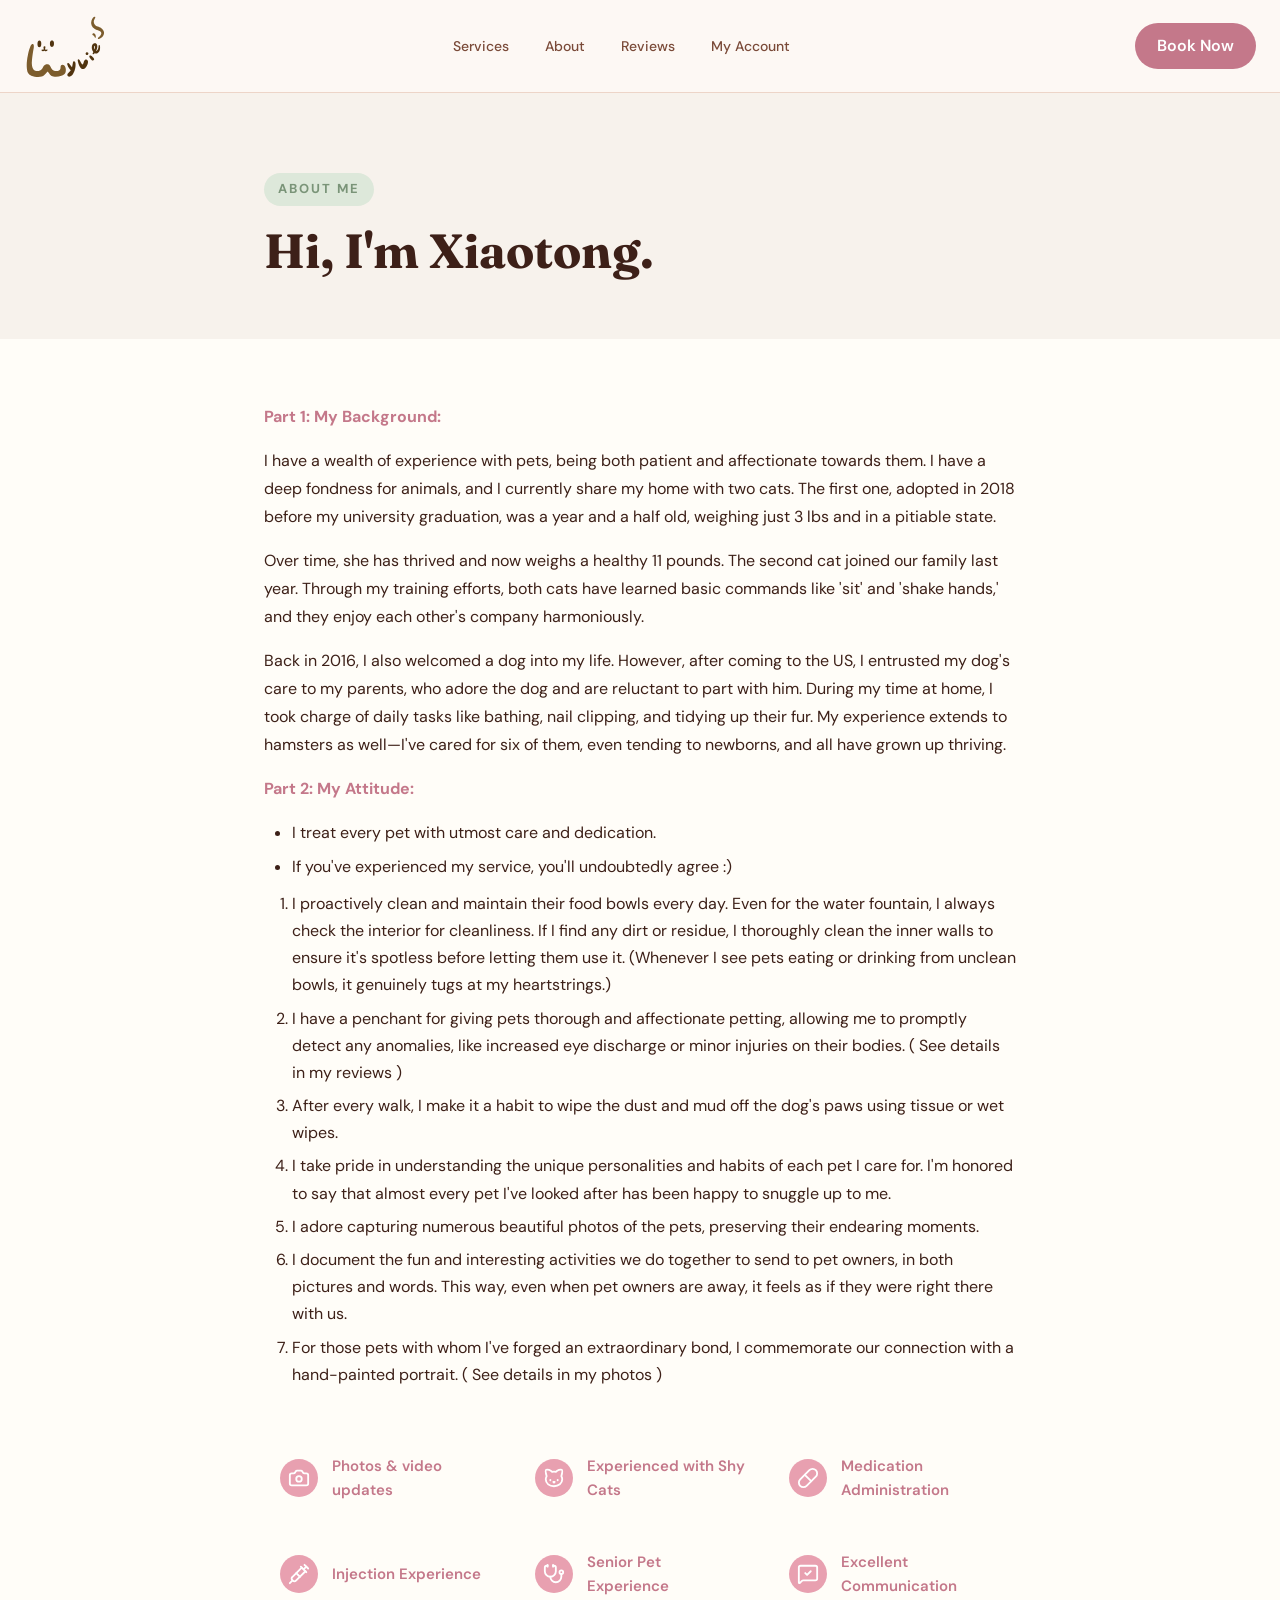
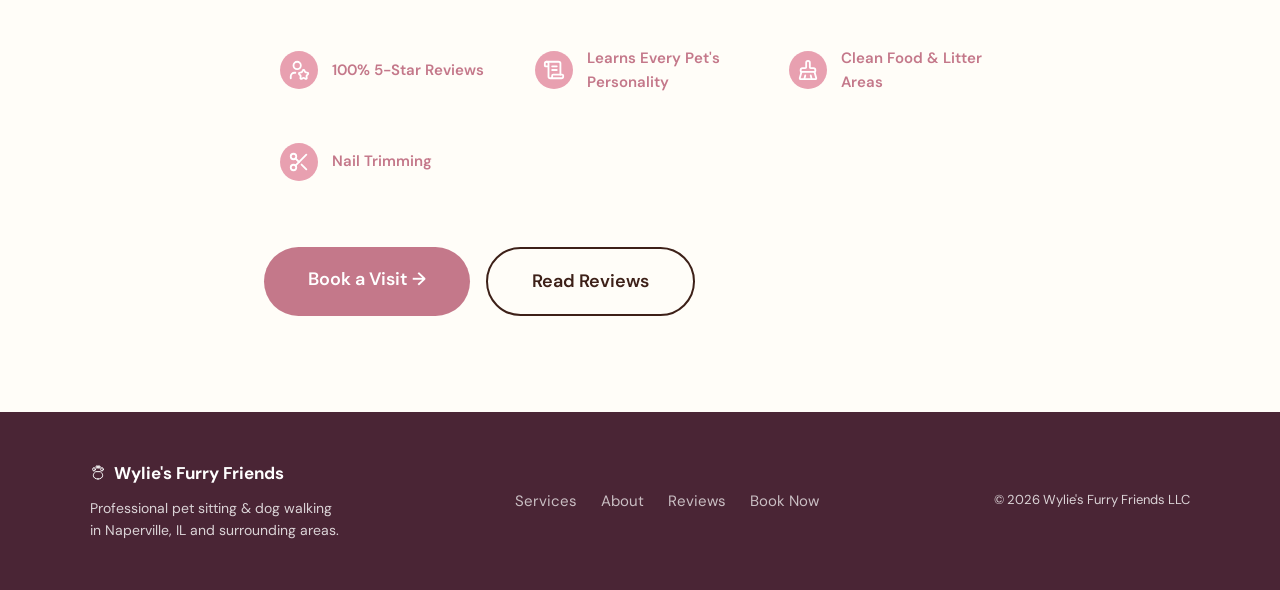
==== about.html @ 266367cd "Add about.html page, link Read more and nav About to new page" ====
<!DOCTYPE html>
<html lang="en">
<head>
    <meta charset="UTF-8">
    <meta name="viewport" content="width=device-width, initial-scale=1.0">
    <title>About Me — Wylie's Furry Friends</title>
    <link rel="preconnect" href="https://fonts.googleapis.com">
    <link rel="preconnect" href="https://fonts.gstatic.com" crossorigin>
    <link href="https://fonts.googleapis.com/css2?family=DM+Sans:ital,wght@0,300;0,400;0,500;0,600;0,700;1,300;1,400&family=Fraunces:ital,wght@0,700;1,700&display=swap" rel="stylesheet">
    <link rel="stylesheet" href="styles.css">
    <link rel="icon" href="favicon.svg?v=3" type="image/svg+xml">
    <link rel="apple-touch-icon" href="icon-app.svg?v=3">
    <link rel="manifest" href="manifest.json?v=2">
    <meta name="theme-color" content="#7c5c2c">
    <style>
        .about-page-hero {
            background: var(--cream-2);
            padding: 80px 0 60px;
        }
        .about-page-hero .section-inner {
            max-width: 800px;
        }
        .about-page-body {
            padding: 64px 0 96px;
        }
        .about-page-body .section-inner {
            max-width: 800px;
        }
        .about-page-bio p {
            font-size: 16px;
            color: var(--brown);
            line-height: 1.75;
            margin-bottom: 16px;
        }
        .about-page-bio strong {
            color: var(--pink);
            font-size: 16px;
        }
        .about-page-bio h3 {
            font-family: 'Fraunces', serif;
            font-size: 22px;
            color: var(--brown);
            margin: 32px 0 12px;
        }
        .about-page-highlights {
            display: grid;
            grid-template-columns: 1fr 1fr 1fr;
            gap: 12px;
            margin-top: 48px;
        }
        .about-page-cta {
            margin-top: 48px;
            display: flex;
            gap: 16px;
            flex-wrap: wrap;
        }
        @media (max-width: 768px) {
            .about-page-hero { padding: 60px 0 40px; }
            .about-page-highlights { grid-template-columns: 1fr 1fr; }
        }
        @media (max-width: 480px) {
            .about-page-highlights { grid-template-columns: 1fr; }
        }
    </style>
</head>
<body>

<nav id="top">
    <a class="nav-logo" href="index.html">
        <img src="nav-logo.svg?v=1" alt="Wylie's Furry Friends" class="nav-logo-img">
    </a>
    <button class="hamburger" id="hamburger" aria-label="Menu"><svg xmlns="http://www.w3.org/2000/svg" width="24" height="24" viewBox="0 0 24 24" fill="none" stroke="currentColor" stroke-width="2" stroke-linecap="round" stroke-linejoin="round"><path d="M4 5h16"/><path d="M4 12h16"/><path d="M4 19h16"/></svg></button>
    <ul class="nav-links" id="navLinks">
        <li><a href="index.html#services">Services</a></li>
        <li><a href="about.html" class="nav-active">About</a></li>
        <li><a href="reviews.html">Reviews</a></li>
        <li><a href="account.html">My Account</a></li>
    </ul>
    <a href="booking.html" class="nav-book-btn">Book Now</a>
</nav>

<!-- HERO -->
<section class="about-page-hero">
    <div class="section-inner">
        <div class="section-label">About Me</div>
        <h1 class="section-title" style="font-size:48px;margin-bottom:0">Hi, I'm Xiaotong.</h1>
    </div>
</section>

<!-- BODY -->
<section class="about-page-body">
    <div class="section-inner">
        <div class="about-page-bio">
            <p><strong>Part 1: My Background:</strong></p>
            <p>I have a wealth of experience with pets, being both patient and affectionate towards them. I have a deep fondness for animals, and I currently share my home with two cats. The first one, adopted in 2018 before my university graduation, was a year and a half old, weighing just 3 lbs and in a pitiable state.</p>
            <p>Over time, she has thrived and now weighs a healthy 11 pounds. The second cat joined our family last year. Through my training efforts, both cats have learned basic commands like 'sit' and 'shake hands,' and they enjoy each other's company harmoniously.</p>
            <p>Back in 2016, I also welcomed a dog into my life. However, after coming to the US, I entrusted my dog's care to my parents, who adore the dog and are reluctant to part with him. During my time at home, I took charge of daily tasks like bathing, nail clipping, and tidying up their fur. My experience extends to hamsters as well—I've cared for six of them, even tending to newborns, and all have grown up thriving.</p>

            <p><strong>Part 2: My Attitude:</strong></p>
            <ul class="about-attitude-list">
                <li>I treat every pet with utmost care and dedication.</li>
                <li>If you've experienced my service, you'll undoubtedly agree :)</li>
            </ul>
            <ol class="about-attitude-list">
                <li>I proactively clean and maintain their food bowls every day. Even for the water fountain, I always check the interior for cleanliness. If I find any dirt or residue, I thoroughly clean the inner walls to ensure it's spotless before letting them use it. (Whenever I see pets eating or drinking from unclean bowls, it genuinely tugs at my heartstrings.)</li>
                <li>I have a penchant for giving pets thorough and affectionate petting, allowing me to promptly detect any anomalies, like increased eye discharge or minor injuries on their bodies. ( See details in my reviews )</li>
                <li>After every walk, I make it a habit to wipe the dust and mud off the dog's paws using tissue or wet wipes.</li>
                <li>I take pride in understanding the unique personalities and habits of each pet I care for. I'm honored to say that almost every pet I've looked after has been happy to snuggle up to me.</li>
                <li>I adore capturing numerous beautiful photos of the pets, preserving their endearing moments.</li>
                <li>I document the fun and interesting activities we do together to send to pet owners, in both pictures and words. This way, even when pet owners are away, it feels as if they were right there with us.</li>
                <li>For those pets with whom I've forged an extraordinary bond, I commemorate our connection with a hand-painted portrait. ( See details in my photos )</li>
            </ol>
        </div>

        <!-- Highlights -->
        <div class="about-page-highlights">
            <div class="highlight-item">
                <span class="highlight-icon"><span class="hi-circle"><svg xmlns="http://www.w3.org/2000/svg" width="18" height="18" viewBox="0 0 24 24" fill="none" stroke="currentColor" stroke-width="2" stroke-linecap="round" stroke-linejoin="round"><path d="M13.997 4a2 2 0 0 1 1.76 1.05l.486.9A2 2 0 0 0 18.003 7H20a2 2 0 0 1 2 2v9a2 2 0 0 1-2 2H4a2 2 0 0 1-2-2V9a2 2 0 0 1 2-2h1.997a2 2 0 0 0 1.759-1.048l.489-.904A2 2 0 0 1 10.004 4z"/><circle cx="12" cy="13" r="3"/></svg></span></span>
                <span>Photos & video updates</span>
            </div>
            <div class="highlight-item">
                <span class="highlight-icon"><span class="hi-circle"><svg xmlns="http://www.w3.org/2000/svg" width="18" height="18" viewBox="0 0 24 24" fill="none" stroke="currentColor" stroke-width="2" stroke-linecap="round" stroke-linejoin="round"><path d="M12 5c.67 0 1.35.09 2 .26 1.78-2 5.03-2.84 6.42-2.26 1.4.58-.42 7-.42 7 .57 1.07 1 2.24 1 3.44C21 17.9 16.97 21 12 21s-9-3-9-7.56c0-1.25.5-2.4 1-3.44 0 0-1.89-6.42-.5-7 1.39-.58 4.72.23 6.5 2.23A9.04 9.04 0 0 1 12 5Z"/><path d="M8 14v.5"/><path d="M16 14v.5"/><path d="M11.25 16.25h1.5L12 17l-.75-.75Z"/></svg></span></span>
                <span>Experienced with Shy Cats</span>
            </div>
            <div class="highlight-item">
                <span class="highlight-icon"><span class="hi-circle"><svg xmlns="http://www.w3.org/2000/svg" width="18" height="18" viewBox="0 0 24 24" fill="none" stroke="currentColor" stroke-width="2" stroke-linecap="round" stroke-linejoin="round"><path d="m10.5 20.5 10-10a4.95 4.95 0 1 0-7-7l-10 10a4.95 4.95 0 1 0 7 7Z"/><path d="m8.5 8.5 7 7"/></svg></span></span>
                <span>Medication Administration</span>
            </div>
            <div class="highlight-item">
                <span class="highlight-icon"><span class="hi-circle"><svg xmlns="http://www.w3.org/2000/svg" width="18" height="18" viewBox="0 0 24 24" fill="none" stroke="currentColor" stroke-width="2" stroke-linecap="round" stroke-linejoin="round"><path d="m18 2 4 4"/><path d="m17 7 3-3"/><path d="M19 9 8.7 19.3c-1 1-2.5 1-3.4 0l-.6-.6c-1-1-1-2.5 0-3.4L15 5"/><path d="m9 11 4 4"/><path d="m5 19-3 3"/><path d="m14 4 6 6"/></svg></span></span>
                <span>Injection Experience</span>
            </div>
            <div class="highlight-item">
                <span class="highlight-icon"><span class="hi-circle"><svg xmlns="http://www.w3.org/2000/svg" width="18" height="18" viewBox="0 0 24 24" fill="none" stroke="currentColor" stroke-width="2" stroke-linecap="round" stroke-linejoin="round"><path d="M11 2v2"/><path d="M5 2v2"/><path d="M5 3H4a2 2 0 0 0-2 2v4a6 6 0 0 0 12 0V5a2 2 0 0 0-2-2h-1"/><path d="M8 15a6 6 0 0 0 12 0v-3"/><circle cx="20" cy="10" r="2"/></svg></span></span>
                <span>Senior Pet Experience</span>
            </div>
            <div class="highlight-item">
                <span class="highlight-icon"><span class="hi-circle"><svg xmlns="http://www.w3.org/2000/svg" width="18" height="18" viewBox="0 0 24 24" fill="none" stroke="currentColor" stroke-width="2" stroke-linecap="round" stroke-linejoin="round"><path d="M22 17a2 2 0 0 1-2 2H6.828a2 2 0 0 0-1.414.586l-2.202 2.202A.7.7 0 0 1 2 21.286V5a2 2 0 0 1 2-2h16a2 2 0 0 1 2 2z"/><path d="m9 11 2 2 4-4"/></svg></span></span>
                <span>Excellent Communication</span>
            </div>
            <div class="highlight-item">
                <span class="highlight-icon"><span class="hi-circle"><svg xmlns="http://www.w3.org/2000/svg" width="18" height="18" viewBox="0 0 24 24" fill="none" stroke="currentColor" stroke-width="2" stroke-linecap="round" stroke-linejoin="round"><path d="M16.051 12.616a1 1 0 0 1 1.909.024l.737 1.452a1 1 0 0 0 .737.535l1.634.256a1 1 0 0 1 .588 1.806l-1.172 1.168a1 1 0 0 0-.282.866l.259 1.613a1 1 0 0 1-1.541 1.134l-1.465-.75a1 1 0 0 0-.912 0l-1.465.75a1 1 0 0 1-1.539-1.133l.258-1.613a1 1 0 0 0-.282-.866l-1.156-1.153a1 1 0 0 1 .572-1.822l1.633-.256a1 1 0 0 0 .737-.535z"/><path d="M8 15H7a4 4 0 0 0-4 4v2"/><circle cx="10" cy="7" r="4"/></svg></span></span>
                <span>100% 5-Star Reviews</span>
            </div>
            <div class="highlight-item">
                <span class="highlight-icon"><span class="hi-circle"><svg xmlns="http://www.w3.org/2000/svg" width="18" height="18" viewBox="0 0 24 24" fill="none" stroke="currentColor" stroke-width="2" stroke-linecap="round" stroke-linejoin="round"><path d="M15 12h-5"/><path d="M15 8h-5"/><path d="M19 17V5a2 2 0 0 0-2-2H4"/><path d="M8 21h12a2 2 0 0 0 2-2v-1a1 1 0 0 0-1-1H11a1 1 0 0 0-1 1v1a2 2 0 1 1-4 0V5a2 2 0 1 0-4 0v2a1 1 0 0 0 1 1h3"/></svg></span></span>
                <span>Learns Every Pet's Personality</span>
            </div>
            <div class="highlight-item">
                <span class="highlight-icon"><span class="hi-circle"><svg xmlns="http://www.w3.org/2000/svg" width="18" height="18" viewBox="0 0 24 24" fill="none" stroke="currentColor" stroke-width="2" stroke-linecap="round" stroke-linejoin="round"><path d="m16 22-1-4"/><path d="M19 14a1 1 0 0 0 1-1v-1a2 2 0 0 0-2-2h-3a1 1 0 0 1-1-1V4a2 2 0 0 0-4 0v5a1 1 0 0 1-1 1H6a2 2 0 0 0-2 2v1a1 1 0 0 0 1 1"/><path d="M19 14H5l-1.973 6.767A1 1 0 0 0 4 22h16a1 1 0 0 0 .973-1.233z"/><path d="m8 22 1-4"/></svg></span></span>
                <span>Clean Food & Litter Areas</span>
            </div>
            <div class="highlight-item">
                <span class="highlight-icon"><span class="hi-circle"><svg xmlns="http://www.w3.org/2000/svg" width="18" height="18" viewBox="0 0 24 24" fill="none" stroke="currentColor" stroke-width="2" stroke-linecap="round" stroke-linejoin="round"><circle cx="6" cy="6" r="3"/><path d="M8.12 8.12 12 12"/><path d="M20 4 8.12 15.88"/><circle cx="6" cy="18" r="3"/><path d="M14.8 14.8 20 20"/></svg></span></span>
                <span>Nail Trimming</span>
            </div>
        </div>

        <!-- CTA -->
        <div class="about-page-cta">
            <a href="booking.html" class="btn-primary btn-large">Book a Visit →</a>
            <a href="reviews.html" class="btn-secondary btn-large">Read Reviews</a>
        </div>
    </div>
</section>

<!-- FOOTER -->
<footer>
    <div class="footer-inner">
        <div class="footer-left">
            <span class="footer-logo">
                <svg width="16" height="16" viewBox="0 0 24 24" fill="none" stroke="currentColor" stroke-width="1.5" stroke-linecap="round" stroke-linejoin="round"><ellipse cx="6" cy="6.5" rx="2" ry="2.5"/><ellipse cx="18" cy="6.5" rx="2" ry="2.5"/><ellipse cx="10.5" cy="3" rx="1.5" ry="2"/><ellipse cx="13.5" cy="3" rx="1.5" ry="2"/><path d="M12 21c-4 0-7-2-7-5.5 0-2 1.5-4 3.5-5.5h7c2 1.5 3.5 3.5 3.5 5.5C19 19 16 21 12 21z"/></svg>
                Wylie's Furry Friends
            </span>
            <p>Professional pet sitting & dog walking<br>in Naperville, IL and surrounding areas.</p>
        </div>
        <div class="footer-links">
            <a href="index.html#services">Services</a>
            <a href="about.html">About</a>
            <a href="reviews.html">Reviews</a>
            <a href="booking.html">Book Now</a>
        </div>
        <div class="footer-right">
            <p>© 2026 Wylie's Furry Friends LLC</p>
        </div>
    </div>
</footer>

<script>
    const hamburger = document.getElementById('hamburger');
    const navLinks = document.getElementById('navLinks');
    hamburger.addEventListener('click', () => navLinks.classList.toggle('open'));
</script>
</body>
</html>
---- styles.css ----
/* ================================
   TOKENS
================================ */
:root {
    --cream:     #FFFDF8;
    --cream-2:   #F7F2EC;
    --pink:      #C4788A;
    --pink-light:#FEF9F2;
    --green:     #7A9478;
    --green-light:#DDE8DA;
    --brown:     #3D2018;
    --brown-mid: #7A4A38;
    --card-bg:   #FFFAF6;
    --border:    #EDD5C8;
    --shadow:    0 4px 24px rgba(61,32,24,0.08);
}

/* ================================
   RESET & BASE
================================ */
*, *::before, *::after { box-sizing: border-box; margin: 0; padding: 0; }

html { scroll-behavior: smooth; overflow-x: hidden; max-width: 100vw; }

body {
    font-family: 'DM Sans', sans-serif;
    background: var(--cream);
    color: var(--brown);
    line-height: 1.6;
    overflow-x: hidden;
    width: 100%;
    max-width: 100vw;
}

img { display: block; width: 100%; height: 100%; object-fit: cover; }

a { text-decoration: none; color: inherit; }

/* ================================
   REVEAL ANIMATIONS
================================ */
.reveal, .reveal-right {
    opacity: 0;
    transform: translateY(28px);
    transition: opacity 0.65s ease, transform 0.65s ease;
}
.reveal-right { transform: translateX(28px); }
.reveal.visible, .reveal-right.visible { opacity: 1; transform: none; }

/* ================================
   BUTTONS
================================ */
.btn-primary {
    display: inline-block;
    background: var(--pink);
    color: #fff;
    padding: 14px 32px;
    border-radius: 50px;
    font-weight: 600;
    font-size: 16px;
    transition: background 0.2s, transform 0.15s;
}
.btn-primary:hover { background: #b0667a; transform: translateY(-2px); }

.btn-secondary {
    display: inline-block;
    border: 2px solid var(--brown);
    color: var(--brown);
    padding: 13px 28px;
    border-radius: 50px;
    font-weight: 600;
    font-size: 16px;
    transition: background 0.2s;
}
.btn-secondary:hover { background: var(--cream-2); }

.btn-large { padding: 18px 44px; font-size: 18px; }

/* ================================
   SECTION COMMON
================================ */
.section-inner {
    max-width: 1400px;
    margin: 0 auto;
    padding: 0 24px;
}

.section-label {
    display: inline-block;
    background: var(--green-light);
    color: var(--green);
    font-size: 13px;
    font-weight: 700;
    letter-spacing: 2px;
    text-transform: uppercase;
    padding: 6px 14px;
    border-radius: 50px;
    margin-bottom: 16px;
}

.section-title {
    font-family: 'Fraunces', serif;
    font-size: 42px;
    font-weight: 700;
    line-height: 1.2;
    color: var(--brown);
    margin-bottom: 48px;
}

/* ================================
   NAV
================================ */
nav {
    position: sticky;
    top: 0;
    z-index: 100;
    display: flex;
    align-items: center;
    justify-content: space-between;
    padding: 4px clamp(24px, calc((100vw - 1400px) / 2 + 24px), 300px);
    background: rgba(253,248,243,0.92);
    backdrop-filter: blur(12px);
    border-bottom: 1px solid var(--border);
    white-space: nowrap;
    min-width: 360px;
    gap: 0;
}

.nav-logo {
    font-weight: 700;
    font-size: 19px;
    color: var(--brown);
    letter-spacing: -0.3px;
    display: flex;
    align-items: center;
    gap: 8px;
    white-space: nowrap;
    flex-shrink: 0;
}
.nav-logo-img {
    height: 84px;
    width: 84px;
    object-fit: contain;
    display: block;
}

.nav-links {
    display: flex;
    align-items: center;
    gap: 36px;
    list-style: none;
    flex: 1;
    justify-content: center;
}

.nav-links a {
    font-size: 14px;
    font-weight: 500;
    color: var(--brown-mid);
    transition: color 0.2s;
}
.nav-links a:hover {
    color: var(--pink);
}

.nav-book-btn {
    background: var(--pink) !important;
    color: #fff !important;
    padding: 10px 22px;
    border-radius: 50px;
    font-weight: 600 !important;
    transition: background 0.2s !important;
    flex-shrink: 0;
}
.nav-book-btn:hover { background: #b0667a !important; }

.hamburger {
    display: none;
    background: none;
    border: none;
    font-size: 23px;
    cursor: pointer;
    color: var(--brown);
}

/* ================================
   HERO
================================ */
.hero {
    display: grid;
    grid-template-columns: 1fr 1fr;
    align-items: center;
    gap: 60px;
    max-width: 1100px;
    margin: 0 auto;
    padding: 80px 24px 100px;
}

.hero-eyebrow {
    font-size: 14px;
    font-weight: 500;
    color: var(--brown-mid);
    letter-spacing: 0.5px;
    margin-bottom: 16px;
}

.hero-title {
    font-family: 'Fraunces', serif;
    font-size: 54px;
    font-weight: 700;
    line-height: 1.15;
    color: var(--brown);
    margin-bottom: 20px;
}
.hero-title em {
    font-style: italic;
    color: var(--pink);
}

.hero-sub {
    font-size: 17px;
    color: var(--brown-mid);
    max-width: 460px;
    margin-bottom: 32px;
    line-height: 1.7;
}

.hero-actions {
    display: flex;
    gap: 16px;
    margin-bottom: 32px;
    flex-wrap: wrap;
}

.hero-badges {
    display: flex;
    flex-direction: column;
    gap: 16px;
}

.badge {
    background: none;
    color: var(--pink);
    font-size: 16px;
    font-weight: 400;
    padding: 0;
    border-radius: 0;
    display: flex;
    align-items: center;
    gap: 14px;
    box-shadow: none;
}
.badge-icon-wrap {
    width: 34px;
    height: 34px;
    border-radius: 50%;
    background: #F9DDE3;
    display: flex;
    align-items: center;
    justify-content: center;
    flex-shrink: 0;
    color: var(--pink);
}
.badge-icon-wrap svg {
    width: 20px;
    height: 20px;
}
.badge-icon-text {
    font-size: 14px;
    font-weight: 400;
    font-family: inherit;
}

.hero-photo {
    position: relative;
}

.hero-photo-placeholder {
    width: 100%;
    aspect-ratio: 4/5;
    border-radius: 32px;
    overflow: hidden;
    background: var(--pink-light);
    display: flex;
    align-items: center;
    justify-content: center;
}

.hero-photo-fallback {
    font-size: 81px;
    display: none;
}

.hero-photo-placeholder img { border-radius: 0; }

.hero-float-card {
    position: absolute;
    bottom: 32px;
    left: -32px;
    background: #fff;
    border-radius: 16px;
    padding: 16px 20px;
    box-shadow: var(--shadow);
    max-width: 240px;
    display: flex;
    flex-direction: column;
    gap: 4px;
}

.float-star { color: #F5A623; font-size: 15px; }
.float-text { font-size: 13px; line-height: 1.5; color: var(--brown); font-style: italic; }
.float-name { font-size: 12px; font-weight: 700; color: var(--brown-mid); }

/* ================================
   SERVICES
================================ */
.services-section {
    padding: 96px 0;
    background: var(--cream-2);
}
.services-about-grid {
    display: grid;
    grid-template-columns: 2fr 1fr;
    gap: 64px;
    align-items: start;
}
.services-col, .about-col { min-width: 0; }

@media (max-width: 1100px) {
    .services-about-grid { grid-template-columns: 1fr; }
}

.services-grid {
    display: grid;
    grid-template-columns: 1fr 1fr;
    gap: 28px;
    margin-bottom: 32px;
}

.service-card {
    background: var(--card-bg);
    border: 1px solid var(--border);
    border-radius: 28px;
    padding: 40px;
    display: flex;
    flex-direction: column;
}

.service-card .price-breakdown {
    flex: 1;
}

.service-card-accent {
    background: var(--card-bg);
    border-color: var(--border);
    color: var(--brown);
}

.service-icon {
    font-size: 37px;
    margin-bottom: 16px;
}

.service-card h3 {
    font-family: 'Fraunces', serif;
    font-size: 26px;
    font-weight: 700;
    margin-bottom: 10px;
}

.service-desc {
    font-size: 15px;
    color: var(--brown-mid);
    margin-bottom: 20px;
    line-height: 1.6;
    min-height: 3em;
}
.service-card-accent .service-desc { color: var(--brown-mid); }

.service-price-main {
    font-size: 41px;
    font-weight: 900;
    color: var(--pink);
    margin-bottom: 20px;
    line-height: 1;
}
.service-price-main span { font-size: 17px; font-weight: 500; color: var(--brown-mid); }
.service-card-accent .service-price-main span { color: var(--brown-mid); }

.price-breakdown {
    list-style: none;
    border-top: 1px solid var(--border);
    padding-top: 16px;
    margin-bottom: 28px;
    display: flex;
    flex-direction: column;
    gap: 10px;
}
.service-card-accent .price-breakdown { border-color: var(--border); }

.price-breakdown li {
    display: flex;
    justify-content: space-between;
    font-size: 15px;
    color: var(--brown-mid);
}

.price-breakdown .price {
    font-weight: 700;
    color: var(--brown);
}

.price-breakdown .divider {
    border: none;
    border-top: 1px solid var(--border);
    padding: 0;
    margin: 4px 0;
}
.service-card-accent .price-breakdown .divider { border-color: var(--border); }

/* ─── Holiday info popover ─── */
.holiday-info {
    display: inline;
    position: relative;
}
.holiday-info summary {
    display: inline-flex;
    align-items: center;
    justify-content: center;
    width: 16px;
    height: 16px;
    border-radius: 50%;
    background: var(--pink);
    color: #fff;
    font-size: 11px;
    font-weight: 800;
    cursor: pointer;
    list-style: none;
    vertical-align: middle;
    margin-left: 5px;
    user-select: none;
    flex-shrink: 0;
}
.holiday-info summary::-webkit-details-marker { display: none; }
.holiday-info[open] summary { background: var(--brown); }
.holiday-info-body {
    position: absolute;
    left: 50%;
    bottom: calc(100% + 8px);
    transform: translateX(-50%);
    background: #fff;
    border: 1px solid var(--border);
    border-radius: 12px;
    padding: 14px 16px;
    width: 240px;
    box-shadow: 0 8px 24px rgba(61,32,24,0.12);
    z-index: 100;
    font-size: 13px;
    color: var(--brown-mid);
    line-height: 1.5;
}
.holiday-info-body p { margin-bottom: 8px; color: var(--brown); font-weight: 600; }
.holiday-info-body ul { padding-left: 14px; margin: 0; }
.holiday-info-body li { margin-bottom: 3px; }

@media (max-width: 768px) {
    .holiday-info-body {
        position: fixed;
        left: 50%;
        top: 50%;
        bottom: auto;
        transform: translate(-50%, -50%);
        width: calc(100vw - 48px);
        max-width: 320px;
        z-index: 999;
    }
}

.service-book-btn {
    display: block;
    text-align: center;
    padding: 13px;
    border-radius: 50px;
    font-weight: 600;
    font-size: 15px;
    background: var(--pink);
    color: #fff;
    transition: background 0.2s;
}
.service-book-btn:hover { background: #b0667a; }
.service-card-accent .service-book-btn:hover { background: #b0667a; }

.services-note {
    text-align: center;
    font-size: 15px;
    color: var(--brown-mid);
}

/* ================================
   ABOUT
================================ */
.about-section {
    padding: 96px 0;
}

.about-grid {
    display: grid;
    grid-template-columns: 1fr 1fr;
    gap: 72px;
    align-items: center;
}

.about-photo-wrap { position: relative; }

.about-photo-box {
    width: 100%;
    aspect-ratio: 3/4;
    border-radius: 32px;
    overflow: hidden;
    background: var(--pink-light);
}

.about-rover-badge {
    position: absolute;
    bottom: -20px;
    right: -20px;
    background: #fff;
    border-radius: 16px;
    padding: 16px 20px;
    box-shadow: var(--shadow);
    display: flex;
    align-items: center;
    gap: 12px;
}

.rover-star {
    font-size: 29px;
    color: #F5A623;
}

.about-rover-badge strong {
    font-size: 15px;
    font-weight: 700;
    display: block;
}

.about-rover-badge p {
    font-size: 13px;
    color: var(--brown-mid);
}

.about-text .section-title { margin-bottom: 20px; }

.about-text p {
    font-size: 16px;
    color: var(--brown-mid);
    line-height: 1.75;
    margin-bottom: 16px;
}

.about-highlights {
    display: grid;
    grid-template-columns: 1fr 1fr;
    gap: 12px;
    margin: 28px 0 36px;
}

.highlight-item {
    display: flex;
    align-items: center;
    gap: 14px;
    background: transparent;
    border-radius: 16px;
    padding: 18px 16px;
    font-size: 15px;
    font-weight: 600;
    color: #C4788A;
}

.highlight-icon {
    flex-shrink: 0;
    margin-top: 1px;
}

.hi-circle {
    width: 38px;
    height: 38px;
    border-radius: 50%;
    background: #E8A0B0;
    display: flex;
    align-items: center;
    justify-content: center;
    color: white;
}
.hi-circle svg { width: 22px; height: 22px; }

/* ================================
   GALLERY
================================ */
.gallery-section {
    padding: 96px 0;
    background: var(--cream);
}

.gallery-section .section-title { margin-bottom: 40px; }

.gallery-masonry {
    display: flex;
    flex-direction: column;
    gap: 12px;
}

/* Justified rows — grouped photos */
.gallery-row {
    display: flex;
    gap: 12px;
}

.gallery-item {
    flex-shrink: 0;
    cursor: pointer;
    overflow: hidden;
    border-radius: 14px;
}
.gallery-item img {
    width: 100%;
    height: 100%;
    display: block;
    border-radius: 14px;
    transition: transform 0.35s ease;
}
.gallery-item:hover img { transform: scale(1.02); }

/* 4-column masonry — ungrouped tail photos */
.gallery-grid-tail {
    column-count: 3;
    column-gap: 12px;
}
.gallery-grid-tail .gallery-item {
    break-inside: avoid;
    margin-bottom: 12px;
    border-radius: 14px;
    overflow: hidden;
}
.gallery-grid-tail .gallery-item img {
    width: 100%;
    height: auto;
    display: block;
    border-radius: 14px;
    transition: transform 0.35s ease, opacity 0.3s;
    opacity: 0;
}
.gallery-grid-tail .gallery-item img.loaded { opacity: 1; }
.gallery-grid-tail .gallery-item:hover img { transform: scale(1.02); }

/* Mobile flat 2-column grid */
.gallery-mobile-grid {
    display: grid;
    grid-template-columns: 1fr 1fr;
    gap: 8px;
}
.gallery-mobile-grid .gallery-item {
    aspect-ratio: 1/1;
    border-radius: 10px;
    overflow: hidden;
    cursor: pointer;
}
.gallery-mobile-grid .gallery-item img {
    width: 100%;
    height: 100%;
    object-fit: cover;
    display: block;
    border-radius: 10px;
}

.gallery-hidden { display: none !important; }

.gallery-more-btn {
    background: none;
    border: 2px solid var(--brown);
    border-radius: 50px;
    padding: 13px 28px;
    font-size: 16px;
    font-weight: 600;
    font-family: 'DM Sans', sans-serif;
    color: var(--brown);
    cursor: pointer;
    transition: background 0.2s, color 0.2s;
}
.gallery-more-btn:hover { background: var(--brown); color: #fff; }

/* ─── Lightbox ─── */
.lightbox {
    position: fixed;
    inset: 0;
    background: rgba(20, 10, 6, 0.92);
    z-index: 1000;
    display: flex;
    align-items: center;
    justify-content: center;
    opacity: 0;
    pointer-events: none;
    transition: opacity 0.25s;
}
.lightbox.active { opacity: 1; pointer-events: all; }

.lightbox-img {
    max-width: 90vw;
    max-height: 90vh;
    border-radius: 12px;
    object-fit: contain;
    box-shadow: 0 20px 60px rgba(0,0,0,0.5);
}

.lightbox-close {
    position: absolute;
    top: 20px; right: 20px;
    background: rgba(255,255,255,0.15);
    border: none;
    border-radius: 50%;
    width: 44px; height: 44px;
    display: flex; align-items: center; justify-content: center;
    color: #fff;
    cursor: pointer;
    transition: background 0.2s;
}
.lightbox-close:hover { background: rgba(255,255,255,0.3); }

.lightbox-nav {
    position: absolute;
    top: 50%; transform: translateY(-50%);
    background: rgba(255,255,255,0.15);
    border: none;
    border-radius: 50%;
    width: 48px; height: 48px;
    display: flex; align-items: center; justify-content: center;
    color: #fff;
    cursor: pointer;
    transition: background 0.2s;
}
.lightbox-nav:hover { background: rgba(255,255,255,0.3); }
.lightbox-prev { left: 20px; }
.lightbox-next { right: 20px; }

/* ================================
   REVIEWS
================================ */
.reviews-section {
    padding: 96px 0;
    background: var(--cream-2);
}

.reviews-grid {
    display: grid;
    grid-template-columns: repeat(3, 1fr);
    gap: 20px;
}

.review-card {
    background: var(--card-bg);
    border: 1px solid var(--border);
    border-radius: 24px;
    padding: 28px;
    display: flex;
    flex-direction: column;
    gap: 14px;
}

.review-card-large {
    grid-column: span 2;
}

.rc-pink    { background: #F7E8EE; border-color: #EDD0DA; }
.rc-green   { background: #F7F0D8; border-color: #E8D9A0; }
.rc-peach   { background: #FBE9DC; border-color: #F0D0BB; }
.rc-lavender{ background: #EDE8F5; border-color: #D5CCE8; }
.rc-sage    { background: #FBF3D5; border-color: #E5D490; }
.rc-rose    { background: #F5E8E8; border-color: #E2C8C8; }

.review-stars { color: #F5A623; font-size: 17px; letter-spacing: 2px; }

.review-text {
    font-size: 15px;
    line-height: 1.75;
    color: var(--brown-mid);
    flex: 1;
    font-style: italic;
}
.review-card-large .review-text { color: var(--brown-mid); }

.review-footer { margin-top: auto; }

.review-author strong {
    display: block;
    font-size: 15px;
    font-weight: 700;
    color: var(--brown);
}
.review-card-large .review-author strong { color: var(--brown); }

.review-author span {
    font-size: 13px;
    color: var(--brown-mid);
}

/* ================================
   CTA BANNER
================================ */
.cta-section {
    background: var(--pink);
    padding: 80px 24px;
    text-align: center;
}

.cta-inner { max-width: 560px; margin: 0 auto; }

.cta-section h2 {
    font-family: 'Fraunces', serif;
    font-size: 40px;
    color: #fff;
    margin-bottom: 12px;
}

.cta-section p {
    color: rgba(255,255,255,0.85);
    font-size: 17px;
    margin-bottom: 32px;
}

.cta-section .btn-primary {
    background: #fff;
    color: var(--pink);
}
.cta-section .btn-primary:hover { background: var(--cream); }

/* ================================
   FOOTER
================================ */
footer {
    background: #4a2535;
    color: rgba(255,255,255,0.8);
    padding: 48px 28px;
}

.footer-inner {
    max-width: 1100px;
    margin: 0 auto;
    display: flex;
    align-items: center;
    justify-content: space-between;
    gap: 40px;
}

.footer-logo {
    font-weight: 700;
    font-size: 17px;
    color: #fff;
    display: flex;
    align-items: center;
    gap: 8px;
    margin-bottom: 10px;
}

.footer-left p {
    font-size: 14px;
    line-height: 1.6;
}

.footer-links {
    display: flex;
    flex-direction: row;
    flex-wrap: wrap;
    gap: 10px 24px;
}

.footer-links a {
    font-size: 15px;
    color: rgba(255,255,255,0.7);
    transition: color 0.2s;
}
.footer-links a:hover { color: #fff; }

.footer-right p { font-size: 13px; }

/* ================================
   MOBILE
================================ */
@media (max-width: 768px) {
    html, body {
        max-width: 100vw;
        overflow-x: hidden;
    }

    nav {
        position: fixed;
        top: 0; left: 0; right: 0;
        padding: 8px 20px;
        width: 100%;
        min-width: 0;
        z-index: 200;
        box-sizing: border-box;
    }

    body { padding-top: 100px; }

    .hamburger { display: block; }

    .nav-links {
        display: none;
        flex-direction: column;
        position: absolute;
        top: 60px; left: 0; right: 0;
        background: var(--cream);
        padding: 16px 20px 24px;
        gap: 16px;
        border-bottom: 1px solid var(--border);
    }
    .nav-links.open { display: flex; }

    .hero {
        grid-template-columns: 1fr;
        padding: 40px 24px 60px;
        gap: 40px;
    }

    .hero-title { font-size: 40px; }
    .hero-sub { font-size: 14px; }
    .badge { font-size: 14px; }

    .hero-photo-placeholder { aspect-ratio: 1/1; }

    .hero-float-card { left: 0; right: 0; margin: 0 auto; bottom: -16px; }

    .section-inner { padding: 0 12px; }

    .section-title { font-size: 30px; margin-bottom: 32px; }

    .services-section { padding: 64px 0; }
    .services-grid { grid-template-columns: 1fr; }
    .services-about-grid { gap: 40px; }
    .about-rover-badge { right: 0; }

    .gallery-section { padding: 64px 0; }
    .gallery-masonry { gap: 8px; }

    .gallery-item img { border-radius: 10px; }
    .gallery-grid {
        grid-template-columns: 1fr 1fr;
        grid-template-rows: auto;
    }
    .g-tall, .g-wide { grid-column: span 1; grid-row: span 1; height: 160px; }

    .reviews-section { padding: 64px 0; }
    .reviews-grid { grid-template-columns: 1fr; }
    .review-card-large { grid-column: span 1; }

    .cta-section { padding: 60px 24px; }
    .cta-section h2 { font-size: 30px; }

    footer { padding: 40px 24px; }
    .footer-inner { flex-direction: column; gap: 28px; }

    .about-highlights { grid-template-columns: 1fr; }
}

/* ── About Bio Collapse ── */
.about-bio-wrap { margin-bottom: 8px; }
.about-bio-preview {
    display: -webkit-box;
    -webkit-line-clamp: 3;
    -webkit-box-orient: vertical;
    overflow: hidden;
    line-height: 1.7;
    font-size: 16px;
}
.about-bio-full { color: var(--brown); }
.about-bio-full p { margin: 0 0 10px; line-height: 1.7; font-size: 16px; color: var(--brown); }
.about-bio-full strong { color: var(--pink); font-size: 16px; }
.about-bio-ellipsis { margin: 2px 0 0; color: var(--brown-mid); font-size: 16px; line-height: 1; }
.about-attitude-list { margin: 0 0 10px 0; padding-left: 28px; font-size: 16px; color: var(--brown); line-height: 1.7; }
.about-attitude-list li { margin-bottom: 6px; }
.about-read-more {
    background: none; border: none; padding: 2px 0;
    color: var(--pink); font-size: 15px; font-weight: 600;
    cursor: pointer; font-family: inherit;
    text-decoration: underline;
    display: block;
}
.about-read-more:hover { opacity: 0.75; }

/* ── Mobile: prevent input auto-zoom (iOS Safari zooms when font-size < 16px) ── */
@media (max-width: 768px) {
    input, select, textarea {
        font-size: 16px !important;
    }
}
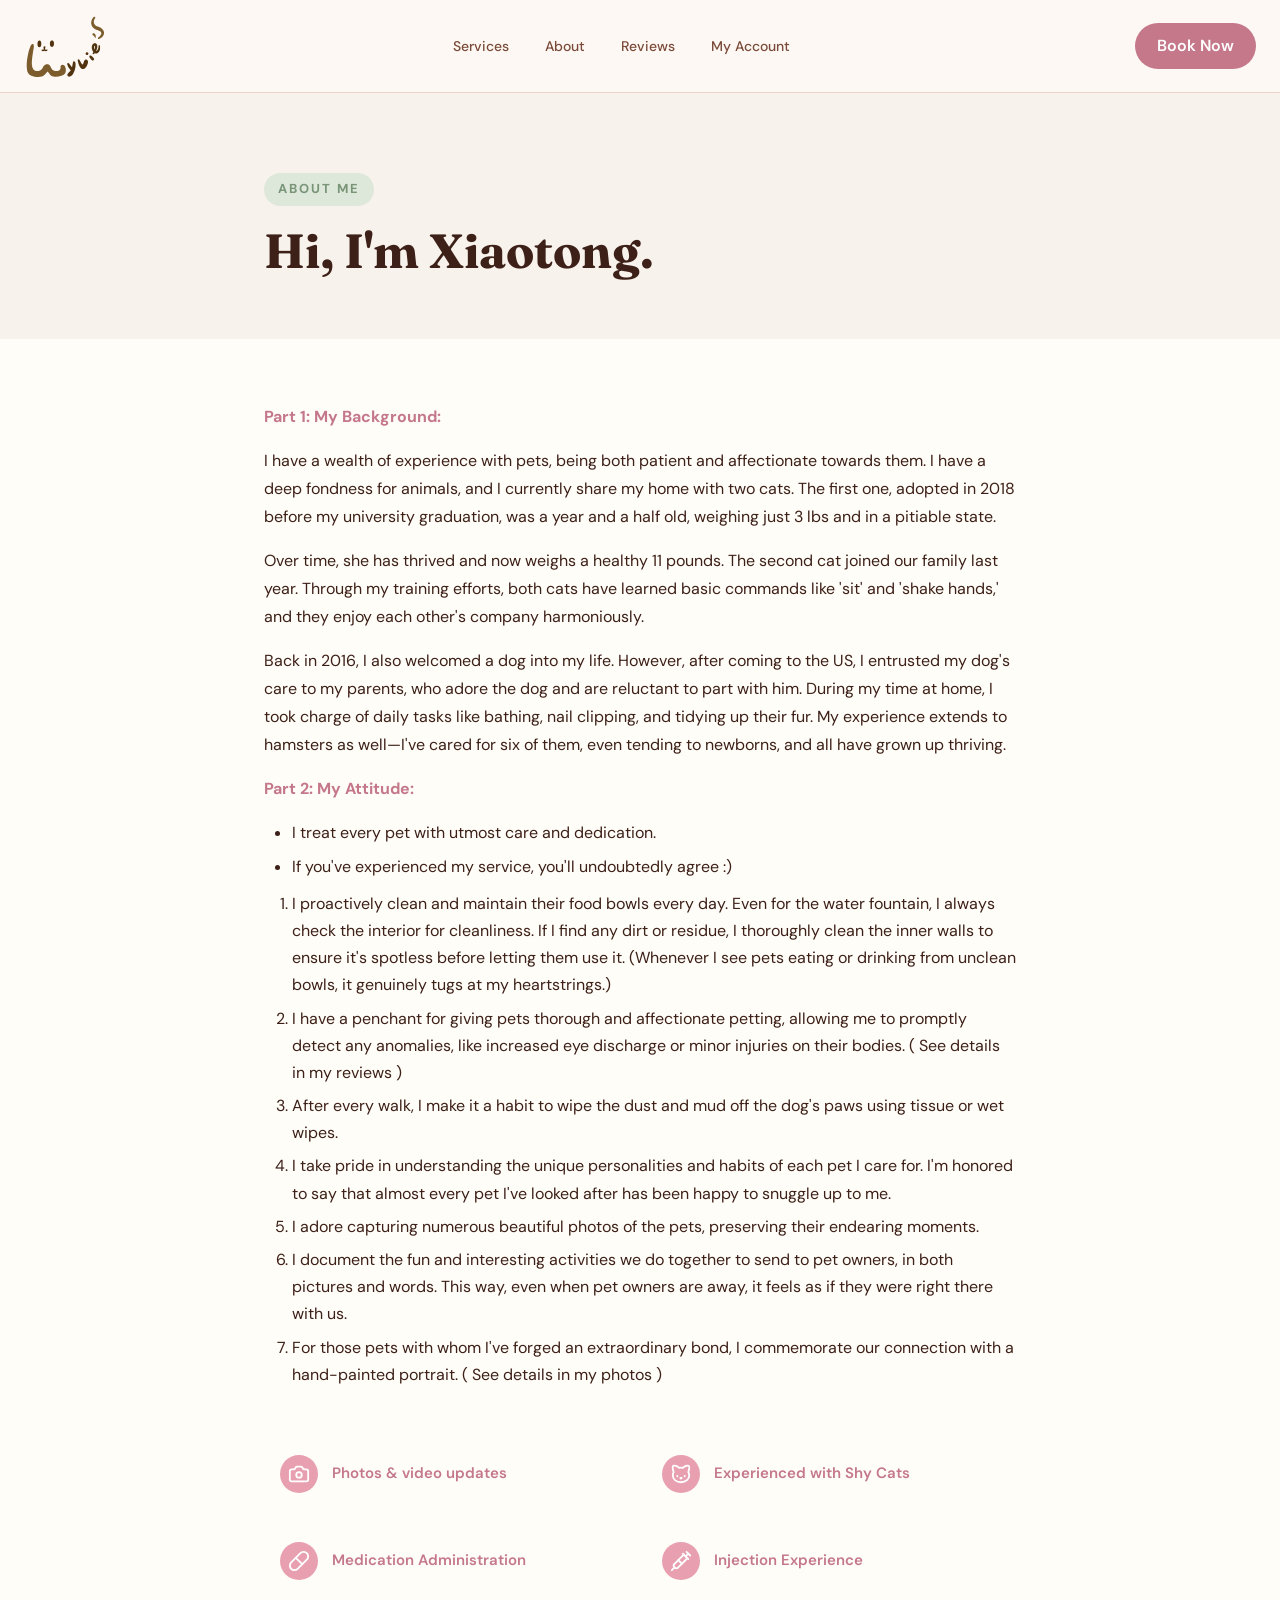
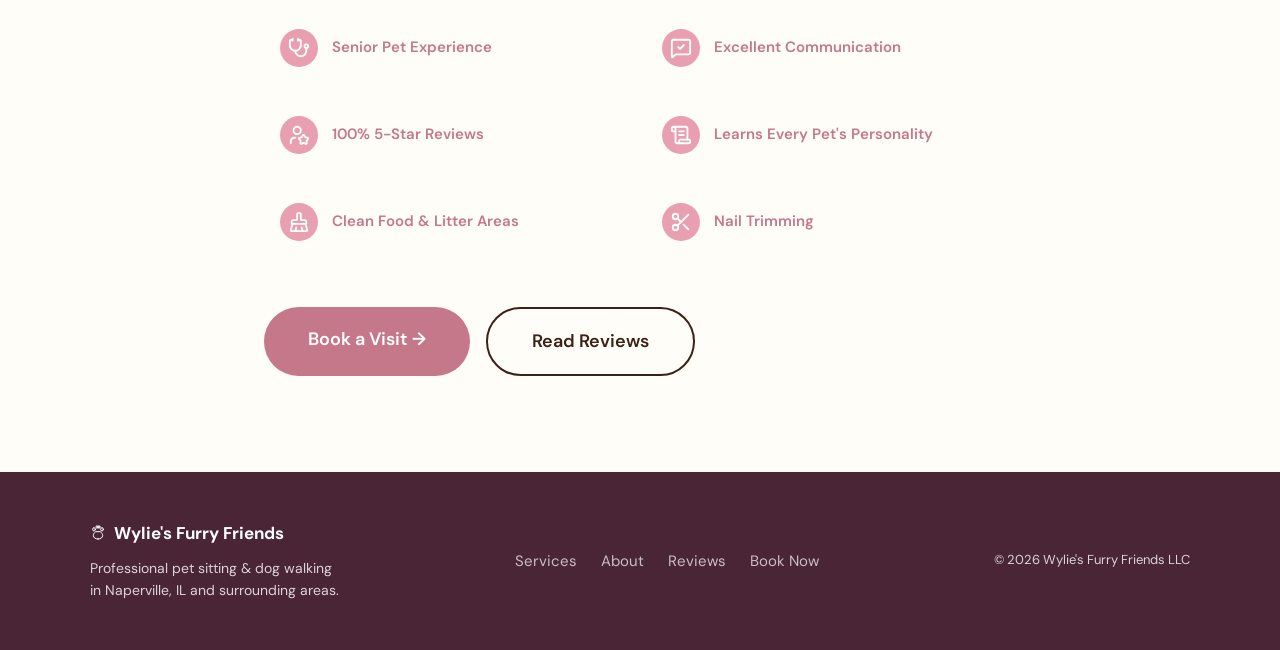
==== commit 1226fc1d: "Fix highlight items to single line in about page" ====
--- a/about.html
+++ b/about.html
@@ -44,9 +44,12 @@
         }
         .about-page-highlights {
             display: grid;
-            grid-template-columns: 1fr 1fr 1fr;
+            grid-template-columns: 1fr 1fr;
             gap: 12px;
             margin-top: 48px;
+        }
+        .about-page-highlights .highlight-item span:last-child {
+            white-space: nowrap;
         }
         .about-page-cta {
             margin-top: 48px;
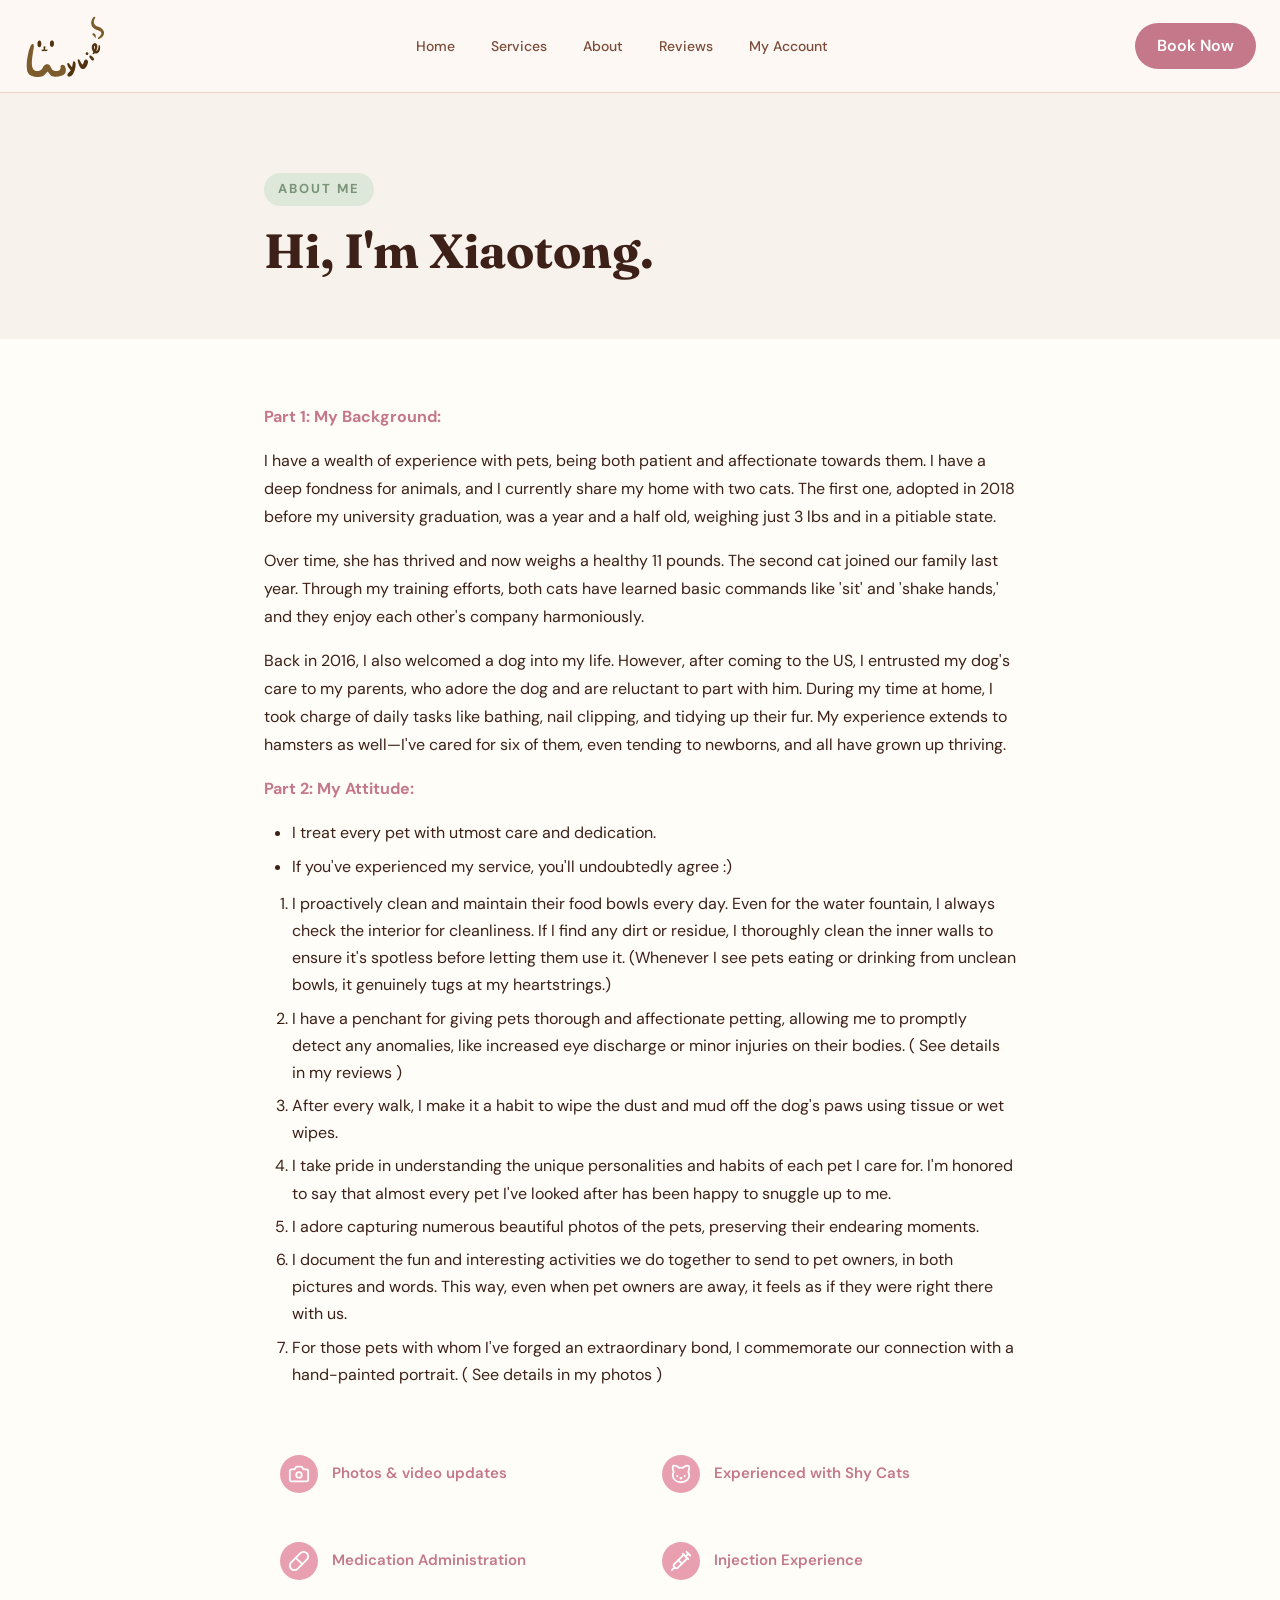
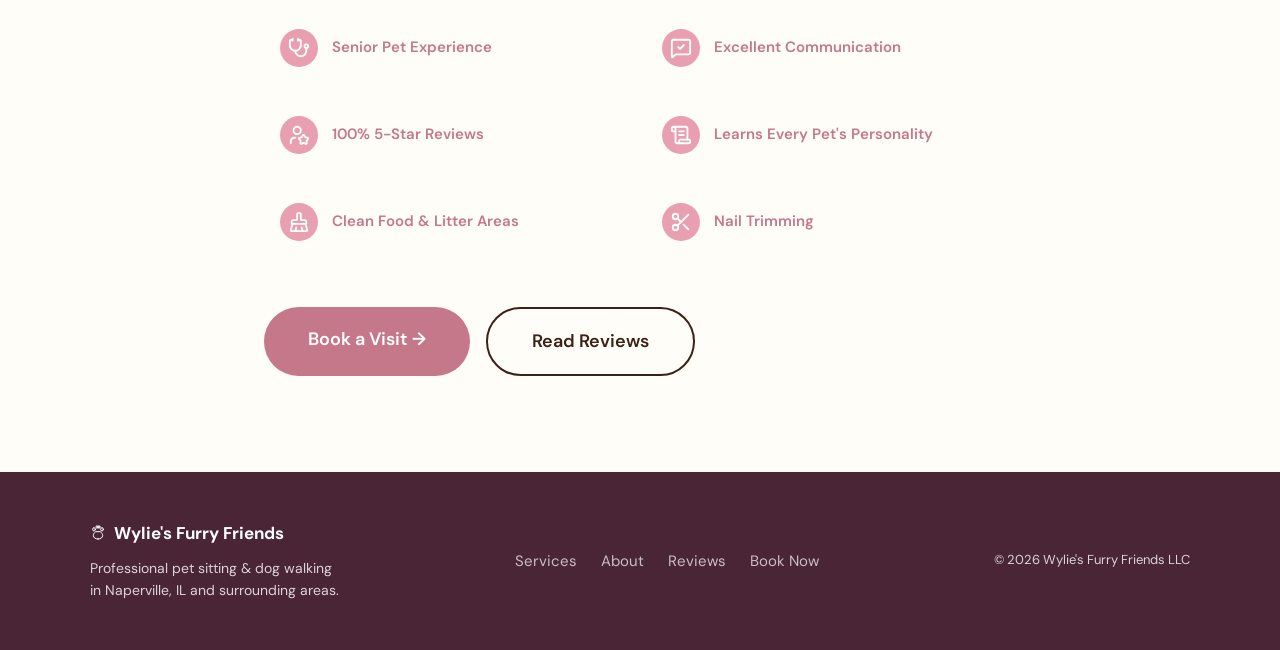
==== commit 8a55782f: "Fix reviews page card backgrounds to white; add Home to all navs" ====
--- a/about.html
+++ b/about.html
@@ -74,6 +74,7 @@
     </a>
     <button class="hamburger" id="hamburger" aria-label="Menu"><svg xmlns="http://www.w3.org/2000/svg" width="24" height="24" viewBox="0 0 24 24" fill="none" stroke="currentColor" stroke-width="2" stroke-linecap="round" stroke-linejoin="round"><path d="M4 5h16"/><path d="M4 12h16"/><path d="M4 19h16"/></svg></button>
     <ul class="nav-links" id="navLinks">
+        <li><a href="index.html">Home</a></li>
         <li><a href="index.html#services">Services</a></li>
         <li><a href="about.html" class="nav-active">About</a></li>
         <li><a href="reviews.html">Reviews</a></li>
